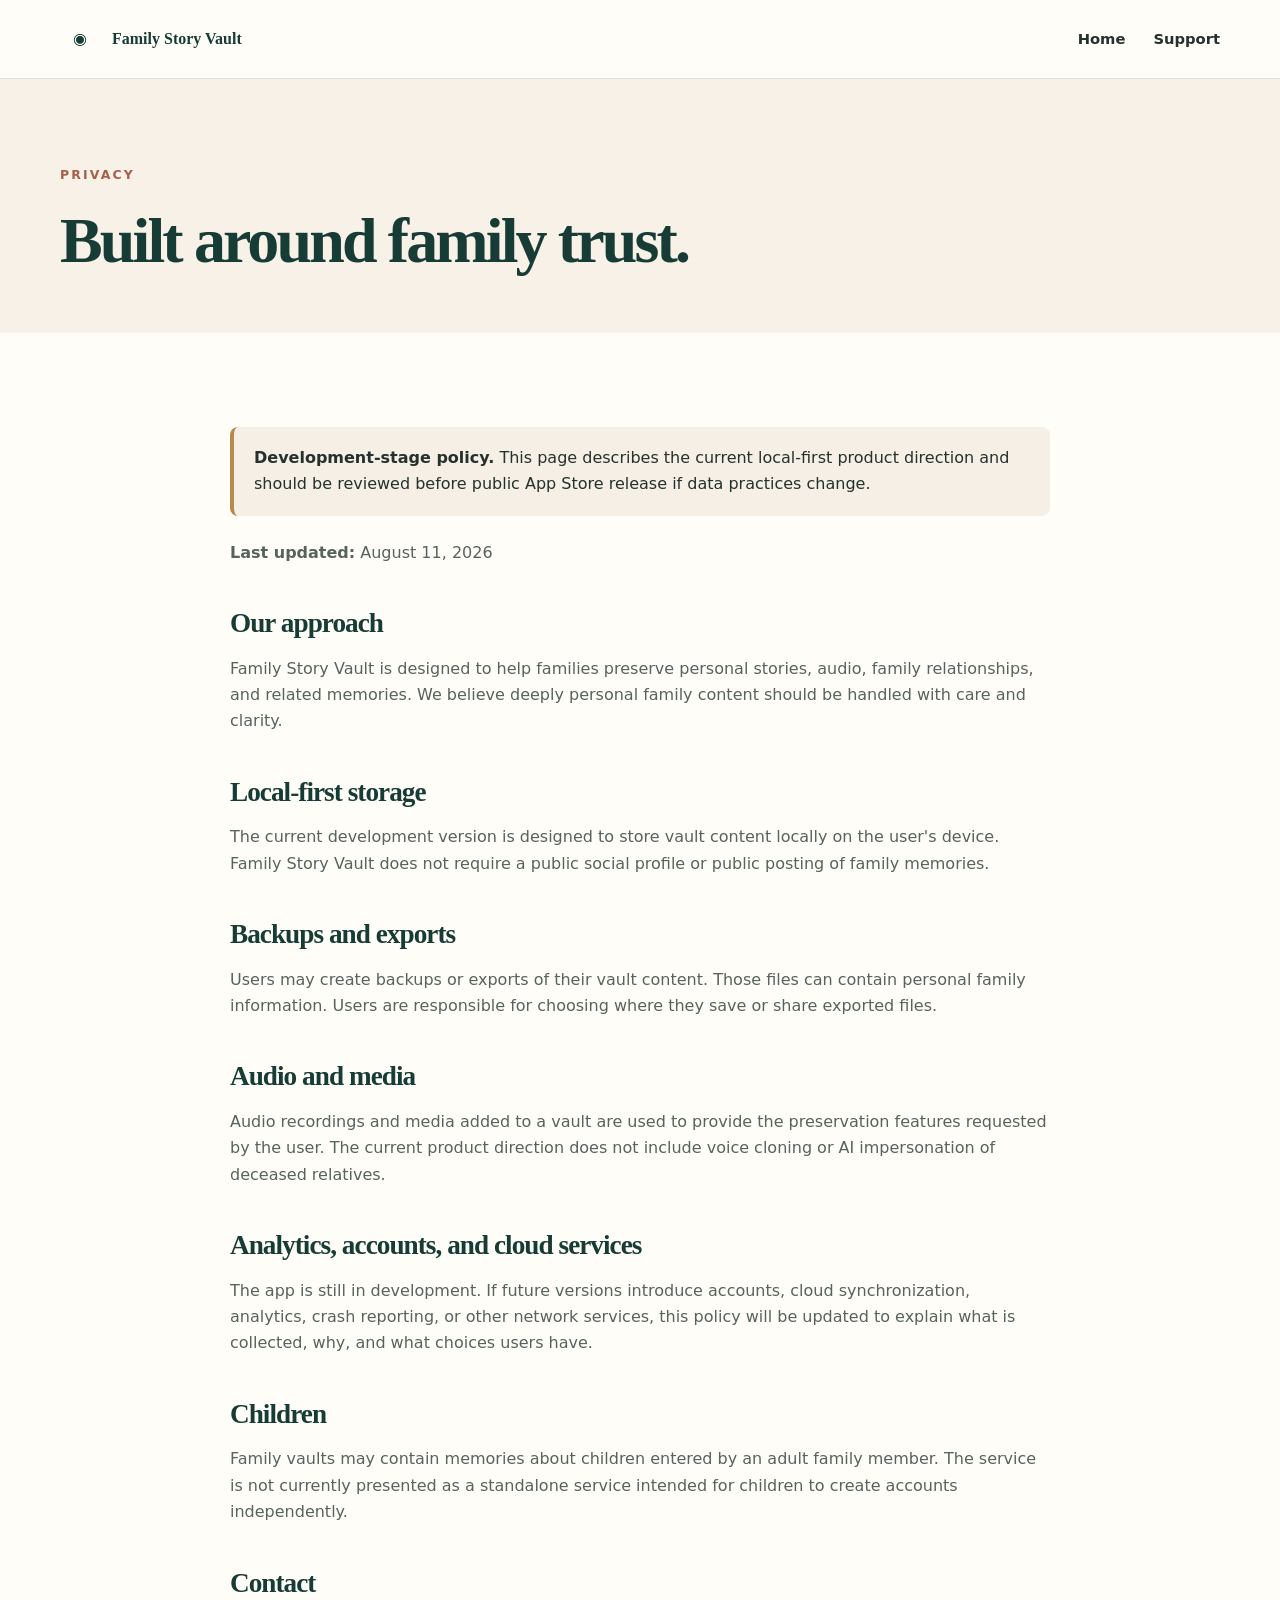
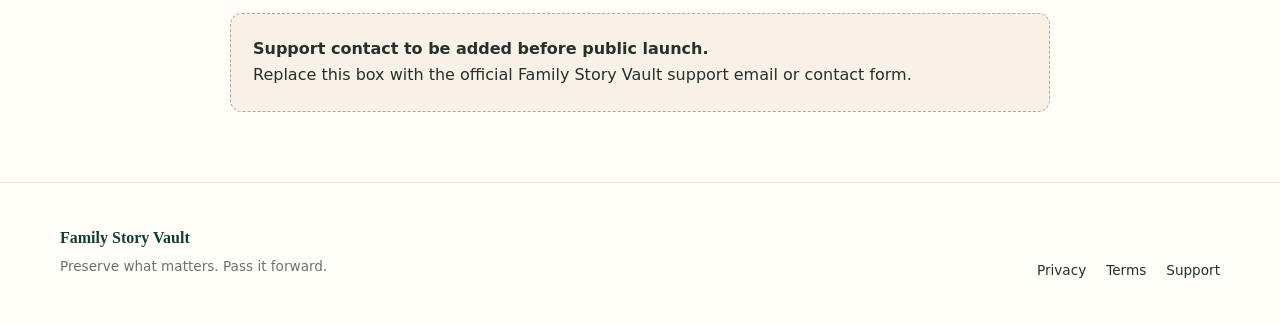
==== privacy.html @ fa2b9758 "Add files via upload" ====
<!doctype html><html lang="en"><head><meta charset="utf-8"><meta name="viewport" content="width=device-width,initial-scale=1"><title>Privacy — Family Story Vault</title><link rel="stylesheet" href="styles.css"></head><body><header class="site-header"><div class="shell nav-wrap"><a class="brand" href="index.html"><span class="brand-mark" aria-hidden="true">◉</span><span class="brand-text">Family Story Vault</span></a><nav class="site-nav open"><a href="index.html">Home</a><a href="support.html">Support</a></nav></div></header><section class="page-hero"><div class="shell"><p class="eyebrow">Privacy</p><h1>Built around family trust.</h1></div></section><main class="content-page"><div class="shell prose"><div class="notice"><strong>Development-stage policy.</strong> This page describes the current local-first product direction and should be reviewed before public App Store release if data practices change.</div><p><strong>Last updated:</strong> August 11, 2026</p><h2>Our approach</h2><p>Family Story Vault is designed to help families preserve personal stories, audio, family relationships, and related memories. We believe deeply personal family content should be handled with care and clarity.</p><h2>Local-first storage</h2><p>The current development version is designed to store vault content locally on the user's device. Family Story Vault does not require a public social profile or public posting of family memories.</p><h2>Backups and exports</h2><p>Users may create backups or exports of their vault content. Those files can contain personal family information. Users are responsible for choosing where they save or share exported files.</p><h2>Audio and media</h2><p>Audio recordings and media added to a vault are used to provide the preservation features requested by the user. The current product direction does not include voice cloning or AI impersonation of deceased relatives.</p><h2>Analytics, accounts, and cloud services</h2><p>The app is still in development. If future versions introduce accounts, cloud synchronization, analytics, crash reporting, or other network services, this policy will be updated to explain what is collected, why, and what choices users have.</p><h2>Children</h2><p>Family vaults may contain memories about children entered by an adult family member. The service is not currently presented as a standalone service intended for children to create accounts independently.</p><h2>Contact</h2><div class="placeholder-box"><strong>Support contact to be added before public launch.</strong><br>Replace this box with the official Family Story Vault support email or contact form.</div></div></main><footer><div class="shell footer-grid"><div><div class="footer-brand">Family Story Vault</div><p>Preserve what matters. Pass it forward.</p></div><div class="footer-links"><a href="privacy.html">Privacy</a><a href="terms.html">Terms</a><a href="support.html">Support</a></div></div></footer></body></html>
---- styles.css ----
:root{
  --ink:#173c35; --ink-2:#244b43; --cream:#f7f1e7; --paper:#fffdf8; --sand:#e9dcc8; --gold:#b9894c; --clay:#a76047; --muted:#6b746e; --line:rgba(23,60,53,.13); --shadow:0 24px 70px rgba(38,45,40,.13);
}
*{box-sizing:border-box}html{scroll-behavior:smooth}body{margin:0;background:var(--paper);color:#25312d;font-family:Inter,ui-sans-serif,system-ui,-apple-system,BlinkMacSystemFont,"Segoe UI",sans-serif;line-height:1.65}a{color:inherit;text-decoration:none}.shell{width:min(1160px,calc(100% - 40px));margin:auto}.narrow{max-width:800px}.center{text-align:center}h1,h2,h3,h4{font-family:Georgia,"Times New Roman",serif;color:var(--ink);line-height:1.16;margin:0}h1{font-size:clamp(2.6rem,5.7vw,5.25rem);letter-spacing:-.045em;max-width:850px}h2{font-size:clamp(2rem,4vw,3.65rem);letter-spacing:-.035em}h3{font-size:1.22rem}.eyebrow{margin:0 0 18px;text-transform:uppercase;letter-spacing:.17em;font-size:.78rem;font-weight:700;color:var(--clay)}.site-header{position:sticky;top:0;z-index:30;background:rgba(255,253,248,.88);backdrop-filter:blur(15px);border-bottom:1px solid var(--line)}.nav-wrap{height:78px;display:flex;align-items:center;justify-content:space-between}.brand{display:flex;align-items:center;gap:12px;font-weight:700;color:var(--ink)}.brand-mark{width:40px;height:40px;display:grid;place-items:center}.brand-mark svg{width:100%;height:100%}.brand-text{font-family:Georgia,"Times New Roman",serif;font-size:1rem}.site-nav{display:flex;gap:28px;align-items:center;font-size:.92rem;font-weight:600}.site-nav a{transition:.2s}.site-nav a:hover{color:var(--clay)}.nav-cta{background:var(--ink);color:white!important;padding:10px 15px;border-radius:999px}.menu-button{display:none;border:1px solid var(--line);background:white;padding:8px 12px;border-radius:10px}.hero{background:radial-gradient(circle at 77% 25%,rgba(185,137,76,.13),transparent 31%),linear-gradient(180deg,#fffdf8 0%,#f8f0e4 100%);overflow:hidden}.hero-grid{min-height:760px;padding:72px 0 88px;display:grid;grid-template-columns:1.12fr .88fr;align-items:center;gap:44px}.hero-lede{font-size:1.18rem;max-width:700px;color:#59645f;margin:28px 0}.hero-actions{display:flex;gap:12px;flex-wrap:wrap}.button{display:inline-flex;align-items:center;justify-content:center;padding:14px 20px;border-radius:12px;font-weight:700}.button-primary{background:var(--ink);color:white;box-shadow:0 12px 28px rgba(23,60,53,.18)}.button-secondary{border:1px solid rgba(23,60,53,.2);background:rgba(255,255,255,.55);color:var(--ink)}.trust-line{display:flex;gap:18px;flex-wrap:wrap;margin-top:28px;color:var(--muted);font-size:.84rem}.trust-line span:before{content:"✓";color:var(--gold);font-weight:700;margin-right:6px}.app-stage{position:relative;min-height:620px;display:grid;place-items:center}.phone{width:310px;background:#17211e;padding:10px;border-radius:42px;box-shadow:var(--shadow);transform:rotate(1.5deg)}.phone-top{height:34px;border-radius:32px 32px 0 0;background:#f9f4ea;color:#43504b;padding:8px 16px;font-size:.65rem;display:flex;justify-content:space-between}.phone-screen{background:#f9f4ea;min-height:540px;border-radius:0 0 32px 32px;padding:18px}.app-brand-row{display:flex;align-items:center;gap:8px;color:var(--ink);font-size:.78rem;font-weight:700}.tiny-mark{background:var(--ink);color:white;border-radius:8px;padding:5px}.screen-kicker{font-size:.55rem;letter-spacing:.17em;color:var(--clay);font-weight:700;margin:22px 0 5px}.phone h3{font-size:1.55rem}.story-tile{margin-top:18px;background:white;border:1px solid var(--line);border-radius:16px;padding:14px;display:flex;gap:12px;align-items:center}.story-icon{width:42px;height:42px;border-radius:12px;background:#e8ded0;color:var(--clay);display:grid;place-items:center;font-size:1.25rem}.story-tile strong,.story-tile span{display:block}.story-tile strong{font-size:.86rem;color:var(--ink)}.story-tile span{font-size:.65rem;color:var(--muted);margin-top:2px}.screen-row{display:flex;justify-content:space-between;margin:24px 2px 12px;font-size:.7rem;color:var(--ink)}.screen-row span{color:var(--clay)}.people-row{display:grid;grid-template-columns:repeat(4,1fr);text-align:center}.people-row div{display:flex;flex-direction:column;gap:5px;align-items:center}.avatar{width:43px;height:43px;border-radius:50%;display:grid;place-items:center;background:#d8c4aa;color:var(--ink);font-weight:700;font-size:.8rem}.avatar-plus{background:#edf0eb;border:1px dashed #9eaaa3}.people-row small{font-size:.58rem;color:var(--muted)}.mock-record{width:100%;margin-top:24px;border:0;background:var(--ink);color:white;border-radius:12px;padding:12px;font-weight:700}.memory-card{position:absolute;background:white;border:1px solid var(--line);border-radius:18px;box-shadow:0 18px 50px rgba(38,45,40,.12);padding:14px}.memory-card-a{width:180px;left:-8px;top:82px;transform:rotate(-6deg)}.mini-photo{height:96px;border-radius:10px;background:linear-gradient(135deg,#b5a17f,#705e49);margin-bottom:9px}.memory-card-a strong,.memory-card-a span{display:block}.memory-card-a strong{font-family:Georgia,"Times New Roman",serif;color:var(--ink);font-size:.82rem}.memory-card-a span{font-size:.64rem;color:var(--muted)}.memory-card-b{width:188px;right:-18px;bottom:80px;transform:rotate(5deg)}.quote-mark{font-family:Georgia,serif;font-size:2.4rem;color:var(--gold);line-height:.7}.memory-card-b p{font-family:Georgia,"Times New Roman",serif;font-size:.82rem;color:var(--ink);line-height:1.45}.memory-card-b small{color:var(--muted)}.statement-band{padding:95px 0;background:var(--ink);color:#dfe8e4}.statement-band h2{color:white}.statement-band .eyebrow{color:#d5b17f}.statement-band p:last-child{font-size:1.12rem}.section{padding:110px 0}.section-soft{background:#f4eee4}.section-heading{max-width:780px;margin-bottom:50px}.steps-grid{display:grid;grid-template-columns:repeat(4,1fr);gap:18px}.step-card{border-top:1px solid var(--line);padding:24px 4px}.step-number{font-weight:700;color:var(--gold);font-size:.8rem}.step-card h3{margin:18px 0 12px}.step-card p,.feature-card p,.feature-intro p,.privacy-copy p,.keepsake-copy p{color:#68716d}.feature-intro{display:grid;grid-template-columns:1.3fr .7fr;gap:60px;align-items:end;margin-bottom:52px}.feature-grid{display:grid;grid-template-columns:repeat(3,1fr);gap:16px}.feature-card{background:var(--paper);border:1px solid var(--line);padding:28px;border-radius:18px;min-height:235px}.feature-icon{width:42px;height:42px;border-radius:12px;background:#e9ddcc;color:var(--clay);display:grid;place-items:center;margin-bottom:22px;font-size:1.1rem}.feature-card h3{margin-bottom:10px}.privacy-section{overflow:hidden}.privacy-grid{display:grid;grid-template-columns:.9fr 1.1fr;gap:80px;align-items:center}.privacy-visual{min-height:450px;display:grid;place-items:center;background:radial-gradient(circle,#ede1cf 0 37%,transparent 38%)}.vault-rings{width:310px;height:310px;border-radius:50%;border:2px solid var(--gold);padding:22px;display:grid;place-items:center;box-shadow:0 0 0 18px #f2eadf,0 0 0 20px rgba(185,137,76,.35),0 0 0 42px #f7f1e7}.vault-door{width:100%;height:100%;border:1px solid rgba(23,60,53,.2);border-radius:50%;display:grid;place-items:center;text-align:center;font-family:Georgia,"Times New Roman",serif;color:var(--ink);font-size:1.35rem}.vault-door span{font-family:Inter,ui-sans-serif,system-ui,-apple-system,BlinkMacSystemFont,"Segoe UI",sans-serif;font-size:.65rem;letter-spacing:.18em}.privacy-copy h2{margin-bottom:20px}.check-list{list-style:none;padding:0;margin:26px 0}.check-list li{padding:8px 0}.check-list li:before{content:"✓";margin-right:10px;color:var(--gold);font-weight:700}.text-link{font-weight:700;color:var(--clay)}.keepsake-section{background:#173c35;color:white}.keepsake-grid{display:grid;grid-template-columns:.8fr 1.2fr;gap:70px;align-items:center}.keepsake-copy h2{color:white}.keepsake-copy p{color:#cbd8d3}.book-mock{display:flex;perspective:1000px;filter:drop-shadow(0 25px 30px rgba(0,0,0,.24))}.book-page{width:50%;min-height:360px;background:#f8f1e6;color:#3f4844;padding:34px}.left-page{border-radius:12px 0 0 12px;transform:rotateY(3deg);transform-origin:right}.right-page{border-radius:0 12px 12px 0;transform:rotateY(-3deg);transform-origin:left;border-left:1px solid #dccdb8}.page-label{font-size:.58rem;letter-spacing:.19em;color:var(--clay);font-weight:700}.book-photo{height:175px;background:linear-gradient(135deg,#c7aa82,#6e715d);margin:22px 0;border:7px solid white;box-shadow:0 8px 18px rgba(0,0,0,.08)}.book-page h4{font-size:1.16rem}.book-page p{font-size:.78rem;line-height:1.6}.book-lines{height:115px;background:repeating-linear-gradient(180deg,transparent 0 17px,rgba(23,60,53,.08) 18px)}.cta-section{padding:100px 0;background:#f7f1e7}.cta-card{text-align:center;background:#fffdf8;border:1px solid var(--line);padding:72px 30px;border-radius:24px;box-shadow:0 18px 55px rgba(38,45,40,.08)}.cta-card h2{max-width:820px;margin:0 auto 20px}.cta-card p{max-width:650px;margin:0 auto 28px;color:var(--muted)}.coming-badge{display:inline-flex;padding:11px 16px;border-radius:999px;background:var(--ink);color:white;font-weight:700}footer{border-top:1px solid var(--line);padding:42px 0;background:#fffdf8}.footer-grid{display:grid;grid-template-columns:1fr auto;gap:20px;align-items:end}.footer-brand{font-family:Georgia,"Times New Roman",serif;color:var(--ink);font-weight:700}.footer-grid p{margin:4px 0;color:var(--muted);font-size:.85rem}.footer-links{display:flex;gap:20px;font-size:.85rem}.copyright{grid-column:1/-1;border-top:1px solid var(--line);padding-top:20px;margin-top:10px!important}.reveal{opacity:0;transform:translateY(18px);transition:opacity .7s ease,transform .7s ease}.reveal.visible{opacity:1;transform:none}
.page-hero{padding:86px 0 55px;background:#f7f1e7}.page-hero h1{font-size:clamp(2.4rem,5vw,4.4rem)}.content-page{padding:70px 0}.prose{max-width:820px}.prose h2{font-size:1.7rem;margin:42px 0 14px}.prose h3{margin:28px 0 10px}.prose p,.prose li{color:#56635e}.notice{background:#f5efe5;border-left:4px solid var(--gold);padding:18px 20px;border-radius:8px;margin:24px 0}.placeholder-box{padding:22px;background:#f7f1e7;border:1px dashed #b9a990;border-radius:12px}
@media(max-width:900px){.hero-grid,.privacy-grid,.keepsake-grid{grid-template-columns:1fr}.hero-grid{padding-top:52px}.app-stage{min-height:610px}.steps-grid{grid-template-columns:repeat(2,1fr)}.feature-grid{grid-template-columns:repeat(2,1fr)}.feature-intro{grid-template-columns:1fr;gap:16px}.privacy-grid{gap:30px}.privacy-visual{order:2}.keepsake-grid{gap:40px}.footer-grid{grid-template-columns:1fr}.footer-links{justify-self:start}}@media(max-width:680px){.shell{width:min(100% - 28px,1160px)}.site-nav{display:none;position:absolute;left:14px;right:14px;top:70px;background:#fffdf8;border:1px solid var(--line);border-radius:14px;padding:14px;flex-direction:column;align-items:stretch;box-shadow:var(--shadow)}.site-nav.open{display:flex}.menu-button{display:block}.hero-grid{min-height:auto;padding-bottom:60px}.hero-lede{font-size:1.04rem}.app-stage{min-height:520px;transform:scale(.88);margin:-25px -20px}.memory-card-a{left:-30px}.memory-card-b{right:-30px}.section{padding:78px 0}.steps-grid,.feature-grid{grid-template-columns:1fr}.feature-card{min-height:auto}.privacy-visual{min-height:380px}.vault-rings{width:250px;height:250px}.book-page{padding:20px;min-height:310px}.book-photo{height:130px}.cta-card{padding:52px 20px}.brand-text{font-size:.88rem}}
@media(prefers-reduced-motion:reduce){html{scroll-behavior:auto}.reveal{opacity:1;transform:none;transition:none}}
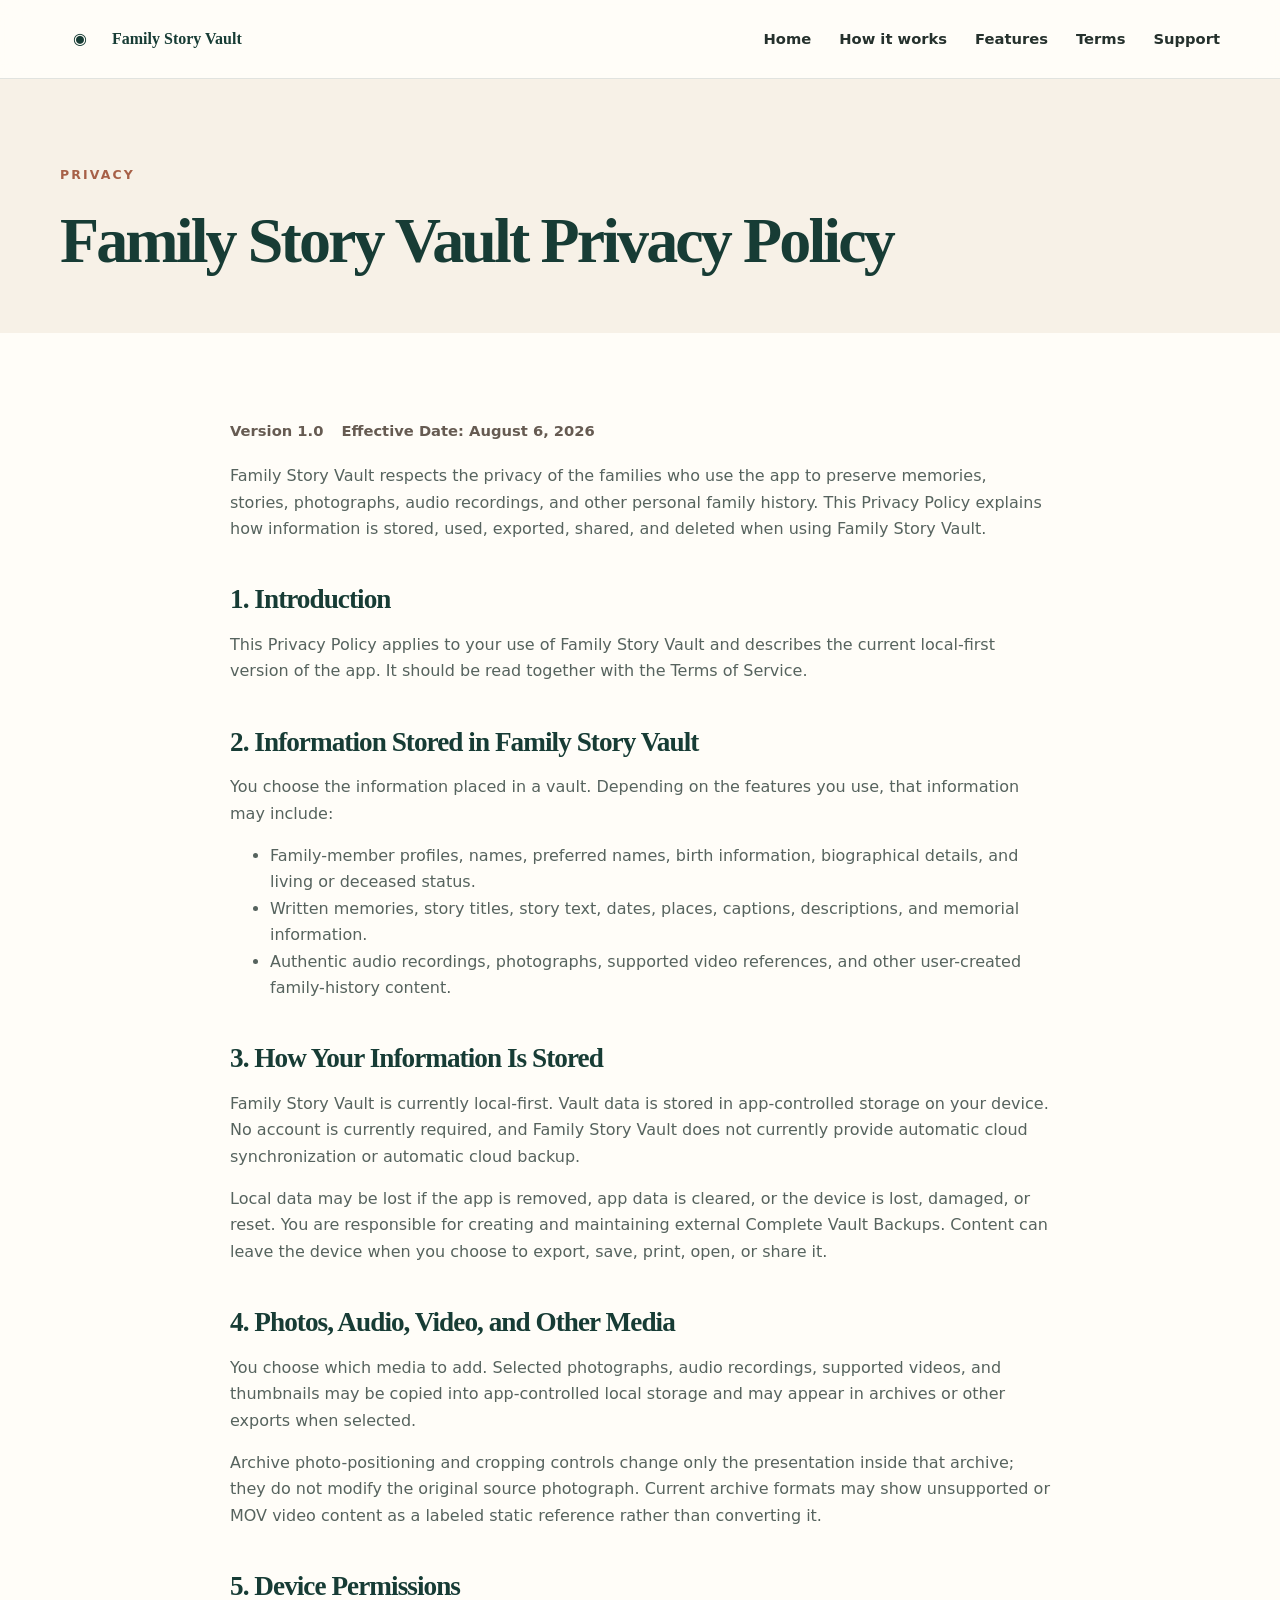
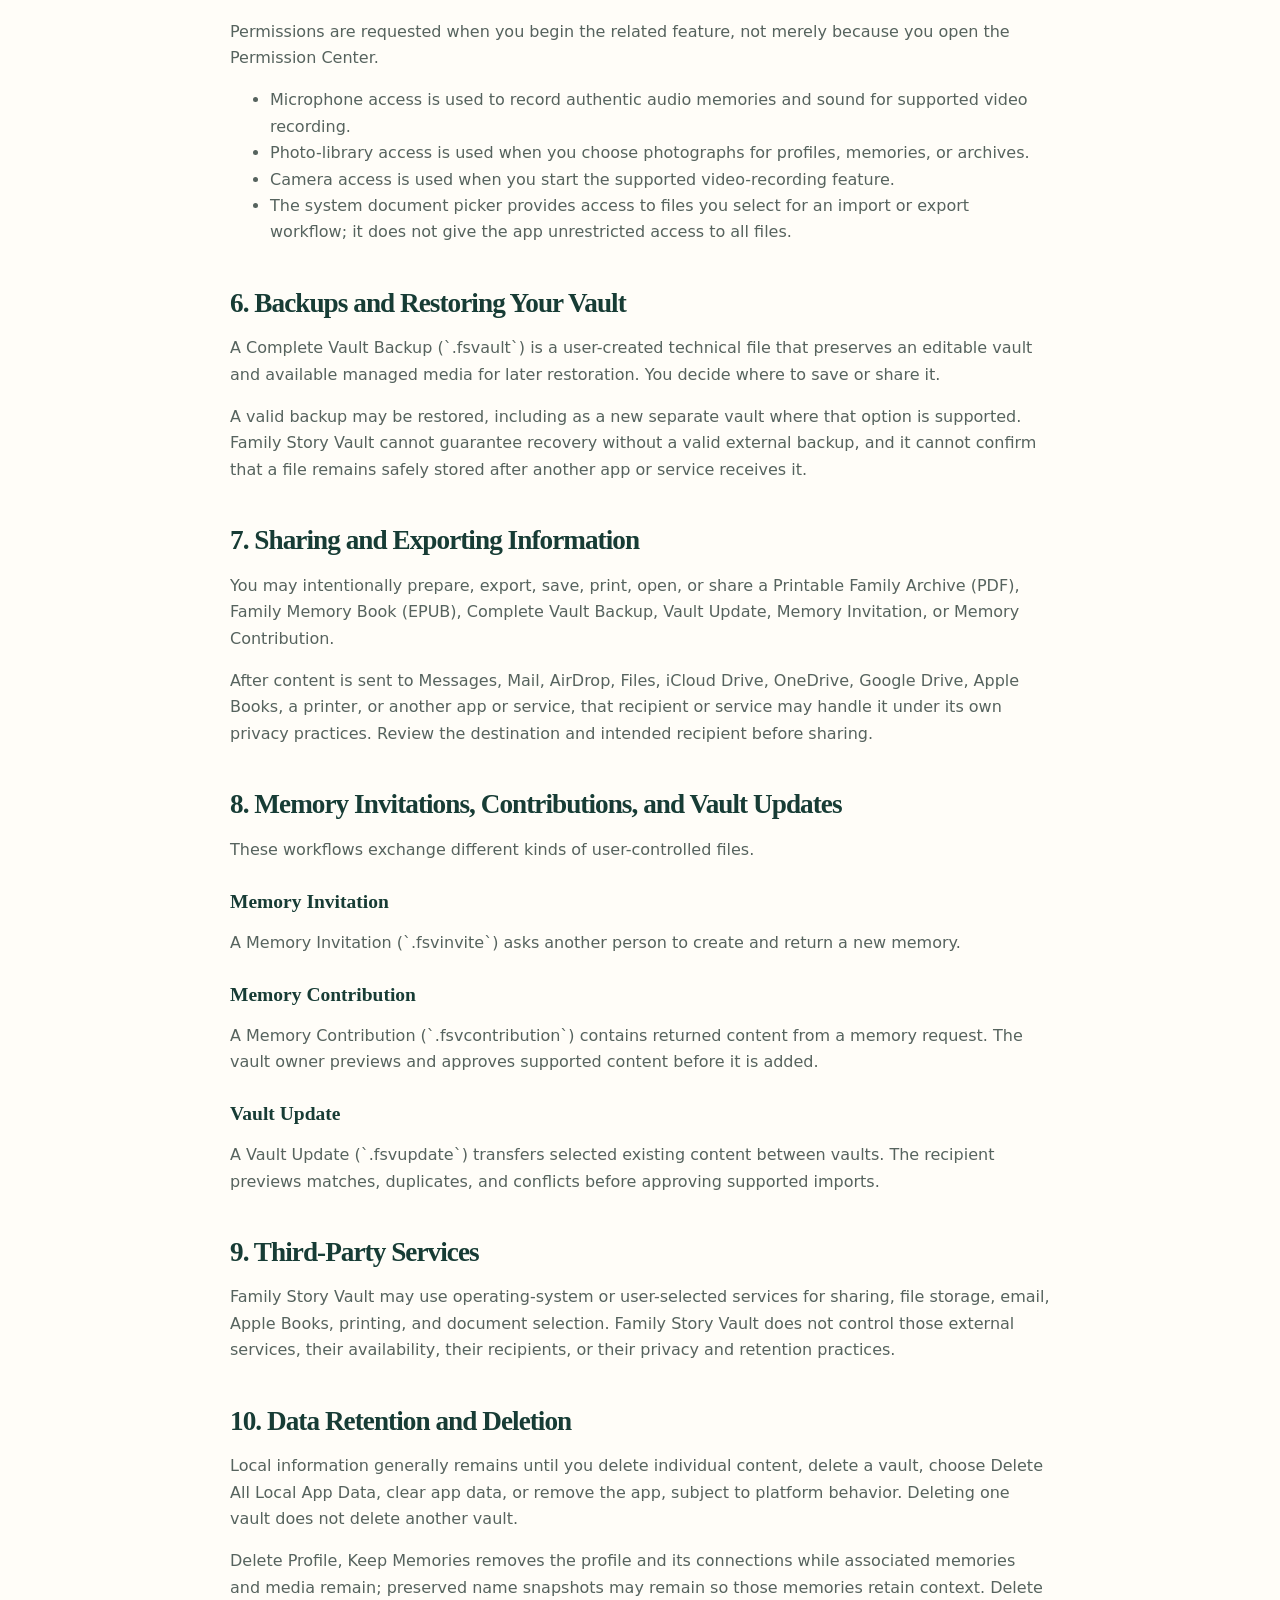
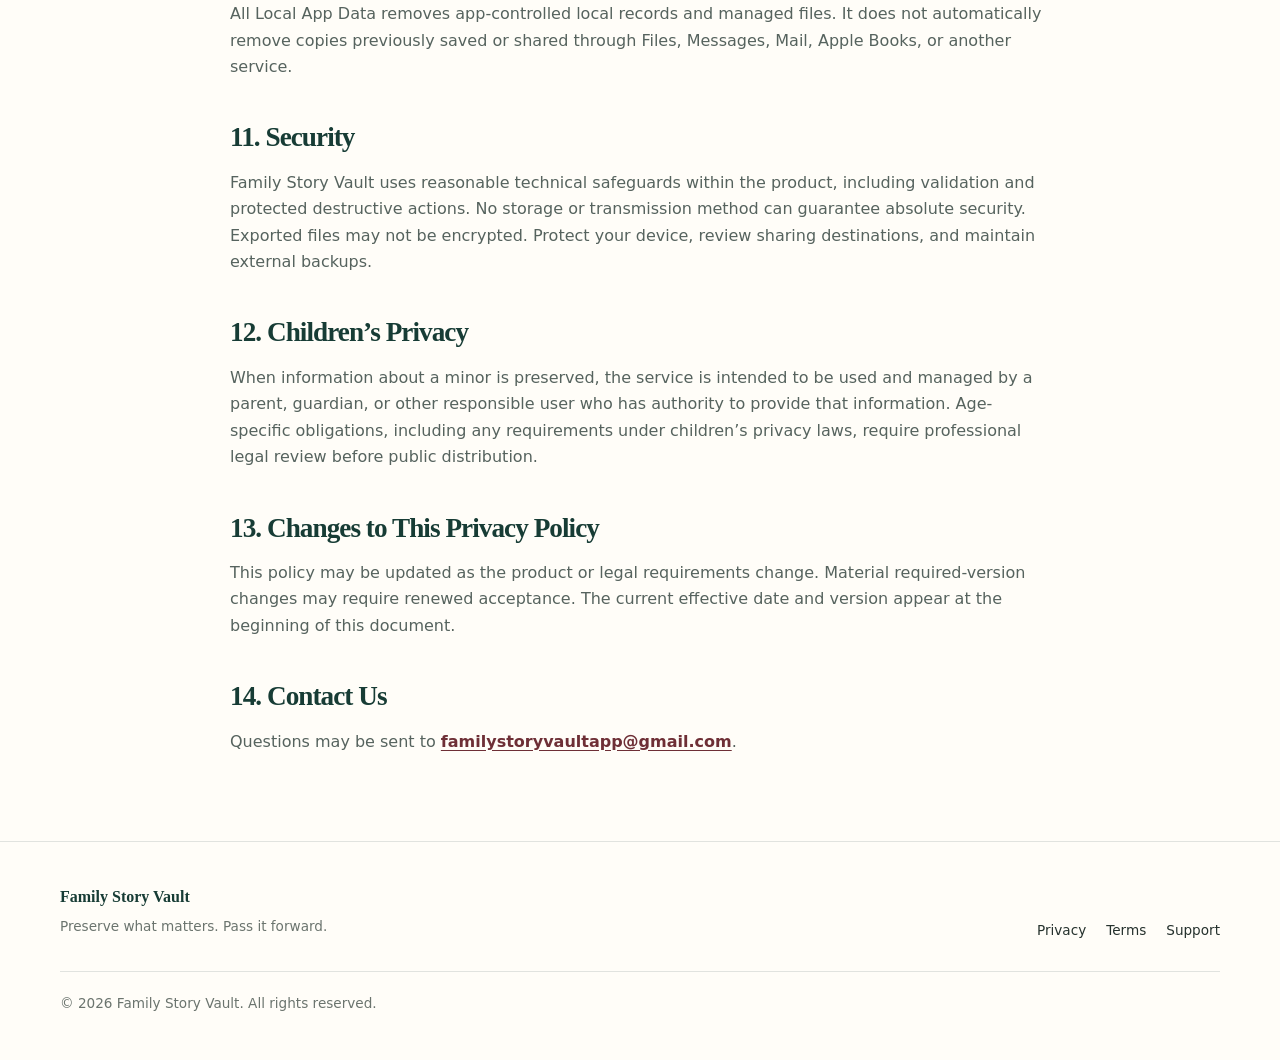
==== commit f45a5171: "Update Family Story Vault website" ====
--- a/privacy.html
+++ b/privacy.html
@@ -1 +1,25 @@
-<!doctype html><html lang="en"><head><meta charset="utf-8"><meta name="viewport" content="width=device-width,initial-scale=1"><title>Privacy — Family Story Vault</title><link rel="stylesheet" href="styles.css"></head><body><header class="site-header"><div class="shell nav-wrap"><a class="brand" href="index.html"><span class="brand-mark" aria-hidden="true">◉</span><span class="brand-text">Family Story Vault</span></a><nav class="site-nav open"><a href="index.html">Home</a><a href="support.html">Support</a></nav></div></header><section class="page-hero"><div class="shell"><p class="eyebrow">Privacy</p><h1>Built around family trust.</h1></div></section><main class="content-page"><div class="shell prose"><div class="notice"><strong>Development-stage policy.</strong> This page describes the current local-first product direction and should be reviewed before public App Store release if data practices change.</div><p><strong>Last updated:</strong> August 11, 2026</p><h2>Our approach</h2><p>Family Story Vault is designed to help families preserve personal stories, audio, family relationships, and related memories. We believe deeply personal family content should be handled with care and clarity.</p><h2>Local-first storage</h2><p>The current development version is designed to store vault content locally on the user's device. Family Story Vault does not require a public social profile or public posting of family memories.</p><h2>Backups and exports</h2><p>Users may create backups or exports of their vault content. Those files can contain personal family information. Users are responsible for choosing where they save or share exported files.</p><h2>Audio and media</h2><p>Audio recordings and media added to a vault are used to provide the preservation features requested by the user. The current product direction does not include voice cloning or AI impersonation of deceased relatives.</p><h2>Analytics, accounts, and cloud services</h2><p>The app is still in development. If future versions introduce accounts, cloud synchronization, analytics, crash reporting, or other network services, this policy will be updated to explain what is collected, why, and what choices users have.</p><h2>Children</h2><p>Family vaults may contain memories about children entered by an adult family member. The service is not currently presented as a standalone service intended for children to create accounts independently.</p><h2>Contact</h2><div class="placeholder-box"><strong>Support contact to be added before public launch.</strong><br>Replace this box with the official Family Story Vault support email or contact form.</div></div></main><footer><div class="shell footer-grid"><div><div class="footer-brand">Family Story Vault</div><p>Preserve what matters. Pass it forward.</p></div><div class="footer-links"><a href="privacy.html">Privacy</a><a href="terms.html">Terms</a><a href="support.html">Support</a></div></div></footer></body></html>
+<!doctype html>
+<html lang="en">
+<head><meta charset="utf-8"><meta name="viewport" content="width=device-width,initial-scale=1"><meta name="description" content="Family Story Vault Privacy Policy."><title>Privacy Policy — Family Story Vault</title><link rel="stylesheet" href="styles.css"></head>
+<body>
+<header class="site-header"><div class="shell nav-wrap"><a class="brand" href="index.html"><span class="brand-mark" aria-hidden="true">◉</span><span class="brand-text">Family Story Vault</span></a><button class="menu-button" aria-expanded="false" aria-controls="site-nav">Menu</button><nav id="site-nav" class="site-nav" aria-label="Primary navigation"><a href="index.html">Home</a><a href="index.html#how">How it works</a><a href="index.html#features">Features</a><a href="terms.html">Terms</a><a href="support.html">Support</a></nav></div></header>
+<section class="page-hero"><div class="shell"><p class="eyebrow">Privacy</p><h1>Family Story Vault Privacy Policy</h1></div></section>
+<main class="content-page"><article class="shell prose"><div class="document-meta"><strong>Version 1.0</strong><strong>Effective Date: August 6, 2026</strong></div>
+<p>Family Story Vault respects the privacy of the families who use the app to preserve memories, stories, photographs, audio recordings, and other personal family history. This Privacy Policy explains how information is stored, used, exported, shared, and deleted when using Family Story Vault.</p>
+<h2>1. Introduction</h2><p>This Privacy Policy applies to your use of Family Story Vault and describes the current local-first version of the app. It should be read together with the Terms of Service.</p>
+<h2>2. Information Stored in Family Story Vault</h2><p>You choose the information placed in a vault. Depending on the features you use, that information may include:</p><ul><li>Family-member profiles, names, preferred names, birth information, biographical details, and living or deceased status.</li><li>Written memories, story titles, story text, dates, places, captions, descriptions, and memorial information.</li><li>Authentic audio recordings, photographs, supported video references, and other user-created family-history content.</li></ul>
+<h2>3. How Your Information Is Stored</h2><p>Family Story Vault is currently local-first. Vault data is stored in app-controlled storage on your device. No account is currently required, and Family Story Vault does not currently provide automatic cloud synchronization or automatic cloud backup.</p><p>Local data may be lost if the app is removed, app data is cleared, or the device is lost, damaged, or reset. You are responsible for creating and maintaining external Complete Vault Backups. Content can leave the device when you choose to export, save, print, open, or share it.</p>
+<h2>4. Photos, Audio, Video, and Other Media</h2><p>You choose which media to add. Selected photographs, audio recordings, supported videos, and thumbnails may be copied into app-controlled local storage and may appear in archives or other exports when selected.</p><p>Archive photo-positioning and cropping controls change only the presentation inside that archive; they do not modify the original source photograph. Current archive formats may show unsupported or MOV video content as a labeled static reference rather than converting it.</p>
+<h2>5. Device Permissions</h2><p>Permissions are requested when you begin the related feature, not merely because you open the Permission Center.</p><ul><li>Microphone access is used to record authentic audio memories and sound for supported video recording.</li><li>Photo-library access is used when you choose photographs for profiles, memories, or archives.</li><li>Camera access is used when you start the supported video-recording feature.</li><li>The system document picker provides access to files you select for an import or export workflow; it does not give the app unrestricted access to all files.</li></ul>
+<h2>6. Backups and Restoring Your Vault</h2><p>A Complete Vault Backup (`.fsvault`) is a user-created technical file that preserves an editable vault and available managed media for later restoration. You decide where to save or share it.</p><p>A valid backup may be restored, including as a new separate vault where that option is supported. Family Story Vault cannot guarantee recovery without a valid external backup, and it cannot confirm that a file remains safely stored after another app or service receives it.</p>
+<h2>7. Sharing and Exporting Information</h2><p>You may intentionally prepare, export, save, print, open, or share a Printable Family Archive (PDF), Family Memory Book (EPUB), Complete Vault Backup, Vault Update, Memory Invitation, or Memory Contribution.</p><p>After content is sent to Messages, Mail, AirDrop, Files, iCloud Drive, OneDrive, Google Drive, Apple Books, a printer, or another app or service, that recipient or service may handle it under its own privacy practices. Review the destination and intended recipient before sharing.</p>
+<h2>8. Memory Invitations, Contributions, and Vault Updates</h2><p>These workflows exchange different kinds of user-controlled files.</p><h3>Memory Invitation</h3><p>A Memory Invitation (`.fsvinvite`) asks another person to create and return a new memory.</p><h3>Memory Contribution</h3><p>A Memory Contribution (`.fsvcontribution`) contains returned content from a memory request. The vault owner previews and approves supported content before it is added.</p><h3>Vault Update</h3><p>A Vault Update (`.fsvupdate`) transfers selected existing content between vaults. The recipient previews matches, duplicates, and conflicts before approving supported imports.</p>
+<h2>9. Third-Party Services</h2><p>Family Story Vault may use operating-system or user-selected services for sharing, file storage, email, Apple Books, printing, and document selection. Family Story Vault does not control those external services, their availability, their recipients, or their privacy and retention practices.</p>
+<h2>10. Data Retention and Deletion</h2><p>Local information generally remains until you delete individual content, delete a vault, choose Delete All Local App Data, clear app data, or remove the app, subject to platform behavior. Deleting one vault does not delete another vault.</p><p>Delete Profile, Keep Memories removes the profile and its connections while associated memories and media remain; preserved name snapshots may remain so those memories retain context. Delete All Local App Data removes app-controlled local records and managed files. It does not automatically remove copies previously saved or shared through Files, Messages, Mail, Apple Books, or another service.</p>
+<h2>11. Security</h2><p>Family Story Vault uses reasonable technical safeguards within the product, including validation and protected destructive actions. No storage or transmission method can guarantee absolute security. Exported files may not be encrypted. Protect your device, review sharing destinations, and maintain external backups.</p>
+<h2>12. Children’s Privacy</h2><p>When information about a minor is preserved, the service is intended to be used and managed by a parent, guardian, or other responsible user who has authority to provide that information. Age-specific obligations, including any requirements under children’s privacy laws, require professional legal review before public distribution.</p>
+<h2>13. Changes to This Privacy Policy</h2><p>This policy may be updated as the product or legal requirements change. Material required-version changes may require renewed acceptance. The current effective date and version appear at the beginning of this document.</p>
+<h2>14. Contact Us</h2><p>Questions may be sent to <a class="support-email" href="mailto:familystoryvaultapp@gmail.com">familystoryvaultapp@gmail.com</a>.</p>
+</article></main>
+<footer><div class="shell footer-grid"><div><div class="footer-brand">Family Story Vault</div><p>Preserve what matters. Pass it forward.</p></div><div class="footer-links"><a href="privacy.html">Privacy</a><a href="terms.html">Terms</a><a href="support.html">Support</a></div><p class="copyright">© <span id="year"></span> Family Story Vault. All rights reserved.</p></div></footer><script src="script.js"></script>
+</body></html>
--- a/styles.css
+++ b/styles.css
@@ -2,6 +2,11 @@
   --ink:#173c35; --ink-2:#244b43; --cream:#f7f1e7; --paper:#fffdf8; --sand:#e9dcc8; --gold:#b9894c; --clay:#a76047; --muted:#6b746e; --line:rgba(23,60,53,.13); --shadow:0 24px 70px rgba(38,45,40,.13);
 }
 *{box-sizing:border-box}html{scroll-behavior:smooth}body{margin:0;background:var(--paper);color:#25312d;font-family:Inter,ui-sans-serif,system-ui,-apple-system,BlinkMacSystemFont,"Segoe UI",sans-serif;line-height:1.65}a{color:inherit;text-decoration:none}.shell{width:min(1160px,calc(100% - 40px));margin:auto}.narrow{max-width:800px}.center{text-align:center}h1,h2,h3,h4{font-family:Georgia,"Times New Roman",serif;color:var(--ink);line-height:1.16;margin:0}h1{font-size:clamp(2.6rem,5.7vw,5.25rem);letter-spacing:-.045em;max-width:850px}h2{font-size:clamp(2rem,4vw,3.65rem);letter-spacing:-.035em}h3{font-size:1.22rem}.eyebrow{margin:0 0 18px;text-transform:uppercase;letter-spacing:.17em;font-size:.78rem;font-weight:700;color:var(--clay)}.site-header{position:sticky;top:0;z-index:30;background:rgba(255,253,248,.88);backdrop-filter:blur(15px);border-bottom:1px solid var(--line)}.nav-wrap{height:78px;display:flex;align-items:center;justify-content:space-between}.brand{display:flex;align-items:center;gap:12px;font-weight:700;color:var(--ink)}.brand-mark{width:40px;height:40px;display:grid;place-items:center}.brand-mark svg{width:100%;height:100%}.brand-text{font-family:Georgia,"Times New Roman",serif;font-size:1rem}.site-nav{display:flex;gap:28px;align-items:center;font-size:.92rem;font-weight:600}.site-nav a{transition:.2s}.site-nav a:hover{color:var(--clay)}.nav-cta{background:var(--ink);color:white!important;padding:10px 15px;border-radius:999px}.menu-button{display:none;border:1px solid var(--line);background:white;padding:8px 12px;border-radius:10px}.hero{background:radial-gradient(circle at 77% 25%,rgba(185,137,76,.13),transparent 31%),linear-gradient(180deg,#fffdf8 0%,#f8f0e4 100%);overflow:hidden}.hero-grid{min-height:760px;padding:72px 0 88px;display:grid;grid-template-columns:1.12fr .88fr;align-items:center;gap:44px}.hero-lede{font-size:1.18rem;max-width:700px;color:#59645f;margin:28px 0}.hero-actions{display:flex;gap:12px;flex-wrap:wrap}.button{display:inline-flex;align-items:center;justify-content:center;padding:14px 20px;border-radius:12px;font-weight:700}.button-primary{background:var(--ink);color:white;box-shadow:0 12px 28px rgba(23,60,53,.18)}.button-secondary{border:1px solid rgba(23,60,53,.2);background:rgba(255,255,255,.55);color:var(--ink)}.trust-line{display:flex;gap:18px;flex-wrap:wrap;margin-top:28px;color:var(--muted);font-size:.84rem}.trust-line span:before{content:"✓";color:var(--gold);font-weight:700;margin-right:6px}.app-stage{position:relative;min-height:620px;display:grid;place-items:center}.phone{width:310px;background:#17211e;padding:10px;border-radius:42px;box-shadow:var(--shadow);transform:rotate(1.5deg)}.phone-top{height:34px;border-radius:32px 32px 0 0;background:#f9f4ea;color:#43504b;padding:8px 16px;font-size:.65rem;display:flex;justify-content:space-between}.phone-screen{background:#f9f4ea;min-height:540px;border-radius:0 0 32px 32px;padding:18px}.app-brand-row{display:flex;align-items:center;gap:8px;color:var(--ink);font-size:.78rem;font-weight:700}.tiny-mark{background:var(--ink);color:white;border-radius:8px;padding:5px}.screen-kicker{font-size:.55rem;letter-spacing:.17em;color:var(--clay);font-weight:700;margin:22px 0 5px}.phone h3{font-size:1.55rem}.story-tile{margin-top:18px;background:white;border:1px solid var(--line);border-radius:16px;padding:14px;display:flex;gap:12px;align-items:center}.story-icon{width:42px;height:42px;border-radius:12px;background:#e8ded0;color:var(--clay);display:grid;place-items:center;font-size:1.25rem}.story-tile strong,.story-tile span{display:block}.story-tile strong{font-size:.86rem;color:var(--ink)}.story-tile span{font-size:.65rem;color:var(--muted);margin-top:2px}.screen-row{display:flex;justify-content:space-between;margin:24px 2px 12px;font-size:.7rem;color:var(--ink)}.screen-row span{color:var(--clay)}.people-row{display:grid;grid-template-columns:repeat(4,1fr);text-align:center}.people-row div{display:flex;flex-direction:column;gap:5px;align-items:center}.avatar{width:43px;height:43px;border-radius:50%;display:grid;place-items:center;background:#d8c4aa;color:var(--ink);font-weight:700;font-size:.8rem}.avatar-plus{background:#edf0eb;border:1px dashed #9eaaa3}.people-row small{font-size:.58rem;color:var(--muted)}.mock-record{width:100%;margin-top:24px;border:0;background:var(--ink);color:white;border-radius:12px;padding:12px;font-weight:700}.memory-card{position:absolute;background:white;border:1px solid var(--line);border-radius:18px;box-shadow:0 18px 50px rgba(38,45,40,.12);padding:14px}.memory-card-a{width:180px;left:-8px;top:82px;transform:rotate(-6deg)}.mini-photo{height:96px;border-radius:10px;background:linear-gradient(135deg,#b5a17f,#705e49);margin-bottom:9px}.memory-card-a strong,.memory-card-a span{display:block}.memory-card-a strong{font-family:Georgia,"Times New Roman",serif;color:var(--ink);font-size:.82rem}.memory-card-a span{font-size:.64rem;color:var(--muted)}.memory-card-b{width:188px;right:-18px;bottom:80px;transform:rotate(5deg)}.quote-mark{font-family:Georgia,serif;font-size:2.4rem;color:var(--gold);line-height:.7}.memory-card-b p{font-family:Georgia,"Times New Roman",serif;font-size:.82rem;color:var(--ink);line-height:1.45}.memory-card-b small{color:var(--muted)}.statement-band{padding:95px 0;background:var(--ink);color:#dfe8e4}.statement-band h2{color:white}.statement-band .eyebrow{color:#d5b17f}.statement-band p:last-child{font-size:1.12rem}.section{padding:110px 0}.section-soft{background:#f4eee4}.section-heading{max-width:780px;margin-bottom:50px}.steps-grid{display:grid;grid-template-columns:repeat(4,1fr);gap:18px}.step-card{border-top:1px solid var(--line);padding:24px 4px}.step-number{font-weight:700;color:var(--gold);font-size:.8rem}.step-card h3{margin:18px 0 12px}.step-card p,.feature-card p,.feature-intro p,.privacy-copy p,.keepsake-copy p{color:#68716d}.feature-intro{display:grid;grid-template-columns:1.3fr .7fr;gap:60px;align-items:end;margin-bottom:52px}.feature-grid{display:grid;grid-template-columns:repeat(3,1fr);gap:16px}.feature-card{background:var(--paper);border:1px solid var(--line);padding:28px;border-radius:18px;min-height:235px}.feature-icon{width:42px;height:42px;border-radius:12px;background:#e9ddcc;color:var(--clay);display:grid;place-items:center;margin-bottom:22px;font-size:1.1rem}.feature-card h3{margin-bottom:10px}.privacy-section{overflow:hidden}.privacy-grid{display:grid;grid-template-columns:.9fr 1.1fr;gap:80px;align-items:center}.privacy-visual{min-height:450px;display:grid;place-items:center;background:radial-gradient(circle,#ede1cf 0 37%,transparent 38%)}.vault-rings{width:310px;height:310px;border-radius:50%;border:2px solid var(--gold);padding:22px;display:grid;place-items:center;box-shadow:0 0 0 18px #f2eadf,0 0 0 20px rgba(185,137,76,.35),0 0 0 42px #f7f1e7}.vault-door{width:100%;height:100%;border:1px solid rgba(23,60,53,.2);border-radius:50%;display:grid;place-items:center;text-align:center;font-family:Georgia,"Times New Roman",serif;color:var(--ink);font-size:1.35rem}.vault-door span{font-family:Inter,ui-sans-serif,system-ui,-apple-system,BlinkMacSystemFont,"Segoe UI",sans-serif;font-size:.65rem;letter-spacing:.18em}.privacy-copy h2{margin-bottom:20px}.check-list{list-style:none;padding:0;margin:26px 0}.check-list li{padding:8px 0}.check-list li:before{content:"✓";margin-right:10px;color:var(--gold);font-weight:700}.text-link{font-weight:700;color:var(--clay)}.keepsake-section{background:#173c35;color:white}.keepsake-grid{display:grid;grid-template-columns:.8fr 1.2fr;gap:70px;align-items:center}.keepsake-copy h2{color:white}.keepsake-copy p{color:#cbd8d3}.book-mock{display:flex;perspective:1000px;filter:drop-shadow(0 25px 30px rgba(0,0,0,.24))}.book-page{width:50%;min-height:360px;background:#f8f1e6;color:#3f4844;padding:34px}.left-page{border-radius:12px 0 0 12px;transform:rotateY(3deg);transform-origin:right}.right-page{border-radius:0 12px 12px 0;transform:rotateY(-3deg);transform-origin:left;border-left:1px solid #dccdb8}.page-label{font-size:.58rem;letter-spacing:.19em;color:var(--clay);font-weight:700}.book-photo{height:175px;background:linear-gradient(135deg,#c7aa82,#6e715d);margin:22px 0;border:7px solid white;box-shadow:0 8px 18px rgba(0,0,0,.08)}.book-page h4{font-size:1.16rem}.book-page p{font-size:.78rem;line-height:1.6}.book-lines{height:115px;background:repeating-linear-gradient(180deg,transparent 0 17px,rgba(23,60,53,.08) 18px)}.cta-section{padding:100px 0;background:#f7f1e7}.cta-card{text-align:center;background:#fffdf8;border:1px solid var(--line);padding:72px 30px;border-radius:24px;box-shadow:0 18px 55px rgba(38,45,40,.08)}.cta-card h2{max-width:820px;margin:0 auto 20px}.cta-card p{max-width:650px;margin:0 auto 28px;color:var(--muted)}.coming-badge{display:inline-flex;padding:11px 16px;border-radius:999px;background:var(--ink);color:white;font-weight:700}footer{border-top:1px solid var(--line);padding:42px 0;background:#fffdf8}.footer-grid{display:grid;grid-template-columns:1fr auto;gap:20px;align-items:end}.footer-brand{font-family:Georgia,"Times New Roman",serif;color:var(--ink);font-weight:700}.footer-grid p{margin:4px 0;color:var(--muted);font-size:.85rem}.footer-links{display:flex;gap:20px;font-size:.85rem}.copyright{grid-column:1/-1;border-top:1px solid var(--line);padding-top:20px;margin-top:10px!important}.reveal{opacity:0;transform:translateY(18px);transition:opacity .7s ease,transform .7s ease}.reveal.visible{opacity:1;transform:none}
-.page-hero{padding:86px 0 55px;background:#f7f1e7}.page-hero h1{font-size:clamp(2.4rem,5vw,4.4rem)}.content-page{padding:70px 0}.prose{max-width:820px}.prose h2{font-size:1.7rem;margin:42px 0 14px}.prose h3{margin:28px 0 10px}.prose p,.prose li{color:#56635e}.notice{background:#f5efe5;border-left:4px solid var(--gold);padding:18px 20px;border-radius:8px;margin:24px 0}.placeholder-box{padding:22px;background:#f7f1e7;border:1px dashed #b9a990;border-radius:12px}
+.page-hero{padding:86px 0 55px;background:#f7f1e7}.page-hero h1{font-size:clamp(2.4rem,5vw,4.4rem)}.content-page{padding:70px 0}.prose{max-width:820px}.prose h2{font-size:1.7rem;margin:42px 0 14px}.prose h3{margin:28px 0 10px}.prose p,.prose li{color:#56635e}
 @media(max-width:900px){.hero-grid,.privacy-grid,.keepsake-grid{grid-template-columns:1fr}.hero-grid{padding-top:52px}.app-stage{min-height:610px}.steps-grid{grid-template-columns:repeat(2,1fr)}.feature-grid{grid-template-columns:repeat(2,1fr)}.feature-intro{grid-template-columns:1fr;gap:16px}.privacy-grid{gap:30px}.privacy-visual{order:2}.keepsake-grid{gap:40px}.footer-grid{grid-template-columns:1fr}.footer-links{justify-self:start}}@media(max-width:680px){.shell{width:min(100% - 28px,1160px)}.site-nav{display:none;position:absolute;left:14px;right:14px;top:70px;background:#fffdf8;border:1px solid var(--line);border-radius:14px;padding:14px;flex-direction:column;align-items:stretch;box-shadow:var(--shadow)}.site-nav.open{display:flex}.menu-button{display:block}.hero-grid{min-height:auto;padding-bottom:60px}.hero-lede{font-size:1.04rem}.app-stage{min-height:520px;transform:scale(.88);margin:-25px -20px}.memory-card-a{left:-30px}.memory-card-b{right:-30px}.section{padding:78px 0}.steps-grid,.feature-grid{grid-template-columns:1fr}.feature-card{min-height:auto}.privacy-visual{min-height:380px}.vault-rings{width:250px;height:250px}.book-page{padding:20px;min-height:310px}.book-photo{height:130px}.cta-card{padding:52px 20px}.brand-text{font-size:.88rem}}
 @media(prefers-reduced-motion:reduce){html{scroll-behavior:auto}.reveal{opacity:1;transform:none;transition:none}}
+
+/* Family Story Vault app preview and public information pages */
+.phone-screen{background:#f7f1e7;min-height:560px;padding:18px 16px 64px;position:relative;overflow:hidden}.app-header-row{display:flex;justify-content:space-between;align-items:flex-start}.app-overline{display:block;font-size:.48rem;letter-spacing:.13em;color:#9a7338;font-weight:800}.app-header-row h3{font-size:1.48rem;color:#6e2f36;margin-top:3px}.search-chip{width:30px;height:30px;border:1px solid #d7c9b8;border-radius:9px;display:grid;place-items:center;color:#6e2f36;background:#fffdf8;font-size:1.1rem}.screen-kicker{font-size:.5rem;letter-spacing:.17em;color:#9a7338;font-weight:800;margin:19px 0 4px}.app-welcome{font-family:Georgia,"Times New Roman",serif;color:#302923;font-size:.82rem;line-height:1.45;margin:0 0 13px}.app-question-card{background:#6e2f36;color:white;border-radius:16px;padding:14px;box-shadow:0 10px 22px rgba(110,47,54,.16)}.app-question-card strong{display:block;font-family:Georgia,"Times New Roman",serif;font-size:.88rem;line-height:1.35;margin:8px 0 11px}.question-label{font-size:.43rem;letter-spacing:.09em;color:#f1d9b3;font-weight:800}.app-outline-button{display:inline-block;border:1px solid rgba(255,255,255,.6);border-radius:8px;padding:6px 8px;font-size:.56rem;font-weight:700}.app-actions{display:grid;grid-template-columns:1fr 1fr;gap:8px;margin:10px 0}.app-actions span{background:#fffdf8;border:1px solid #d7c9b8;border-radius:10px;padding:9px 5px;text-align:center;color:#6e2f36;font-size:.61rem;font-weight:800}.story-icon{width:38px;height:38px;border-radius:11px;color:#6e2f36;flex:0 0 auto}.screen-row{margin:14px 2px 7px;font-size:.65rem;color:#302923}.screen-row span{color:#6e2f36;font-weight:700}.app-memory-row{display:flex;align-items:center;gap:9px;background:#fffdf8;border:1px solid #d7c9b8;border-radius:12px;padding:9px}.app-memory-row strong,.app-memory-row small{display:block}.app-memory-row strong{font-family:Georgia,"Times New Roman",serif;color:#302923;font-size:.72rem}.app-memory-row small{color:#665b52;font-size:.52rem;margin-top:2px}.app-tabs{position:absolute;left:0;right:0;bottom:0;height:54px;background:#fffdf8;border-top:1px solid #e8ded1;display:grid;grid-template-columns:repeat(5,1fr);padding:5px 7px 7px}.app-tabs span{display:flex;flex-direction:column;align-items:center;justify-content:center;color:#665b52;font-size:.43rem;line-height:1.1;gap:2px}.app-tabs b{font-size:.82rem;font-weight:400}.app-tabs .active{color:#6e2f36;font-weight:800}.document-meta{display:flex;gap:18px;flex-wrap:wrap;padding:16px 0 4px;color:#665b52;font-size:.92rem}.support-card{padding:24px;background:#f7f1e7;border:1px solid #d7c9b8;border-radius:16px;margin:24px 0}.support-email{color:#6e2f36;font-weight:800;text-decoration:underline;text-underline-offset:3px}
+@media(max-width:680px){body{overflow-x:hidden}.content-page{padding:52px 0}.page-hero{padding:62px 0 40px}.footer-links{flex-wrap:wrap}.memory-card-a{left:0}.memory-card-b{right:0}}
+@media(max-width:420px){.memory-card{display:none}.app-stage{margin:-34px -36px}.phone{transform:none}}
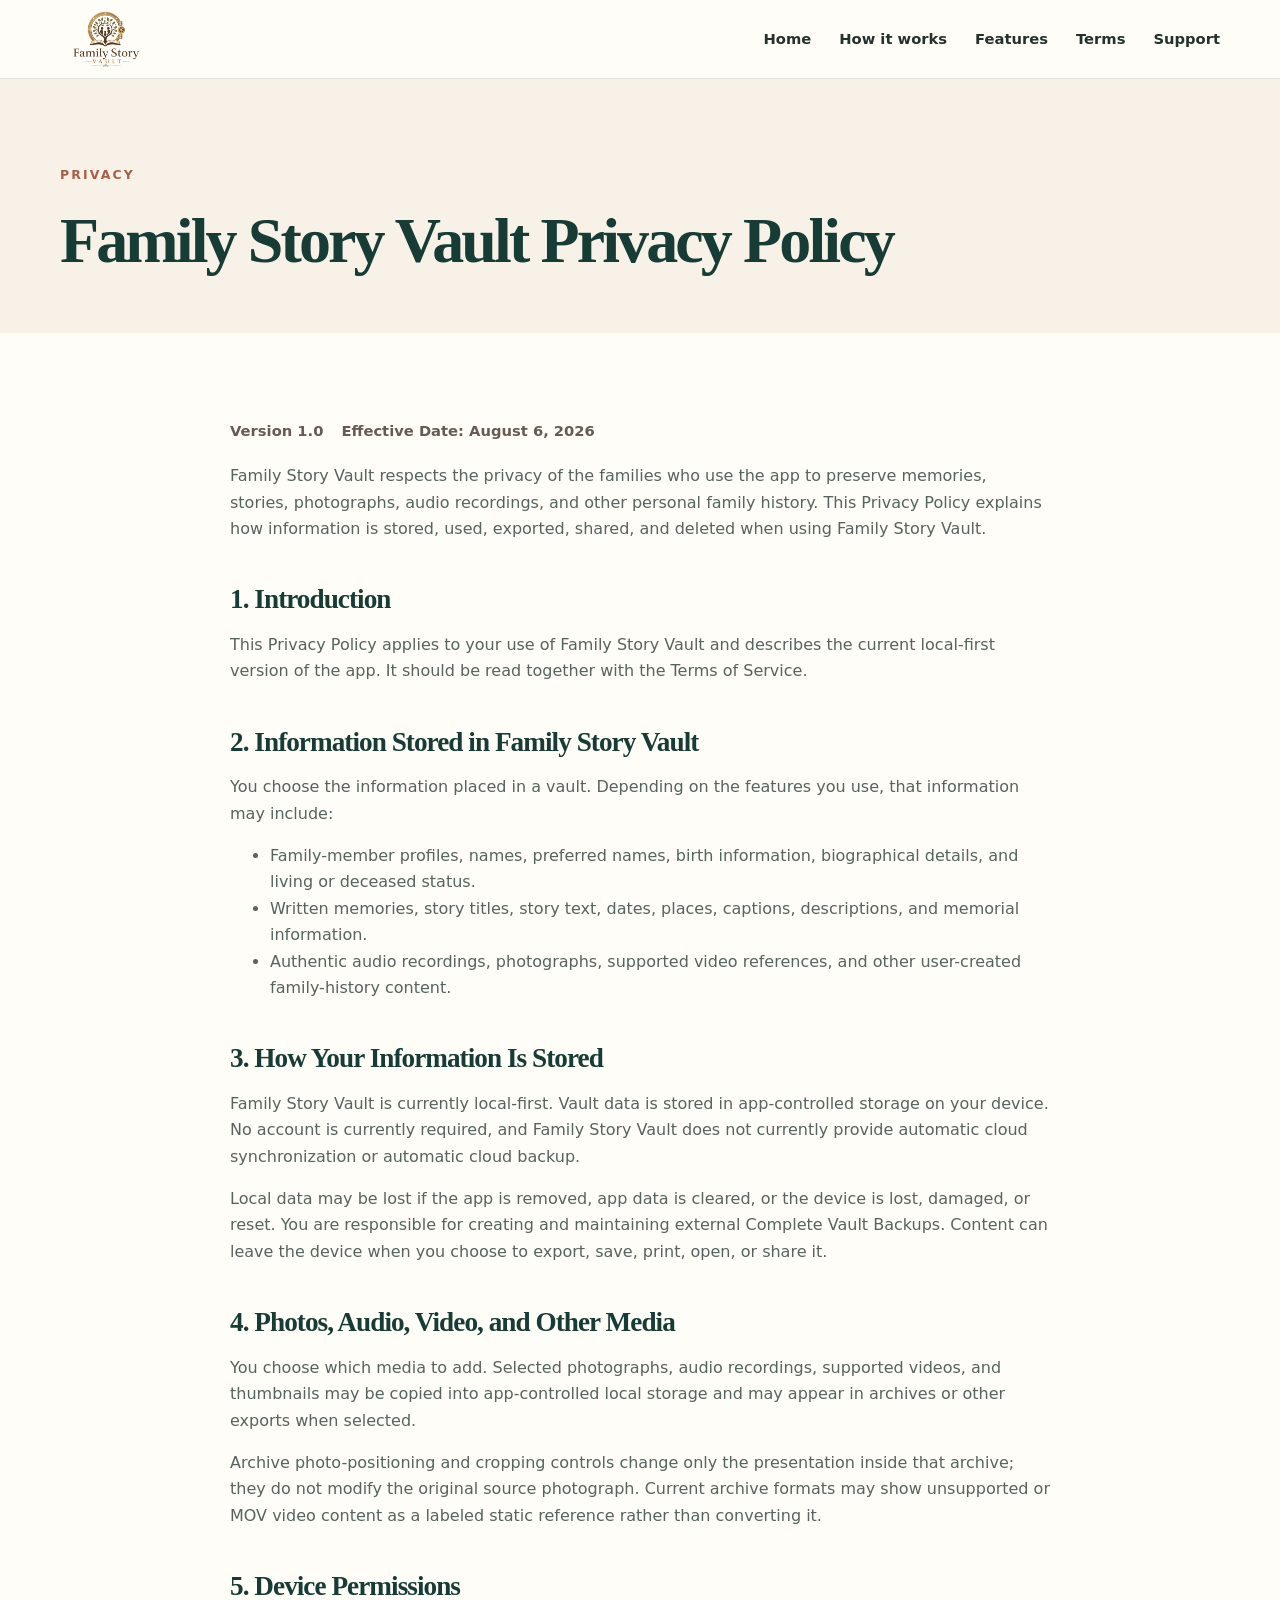
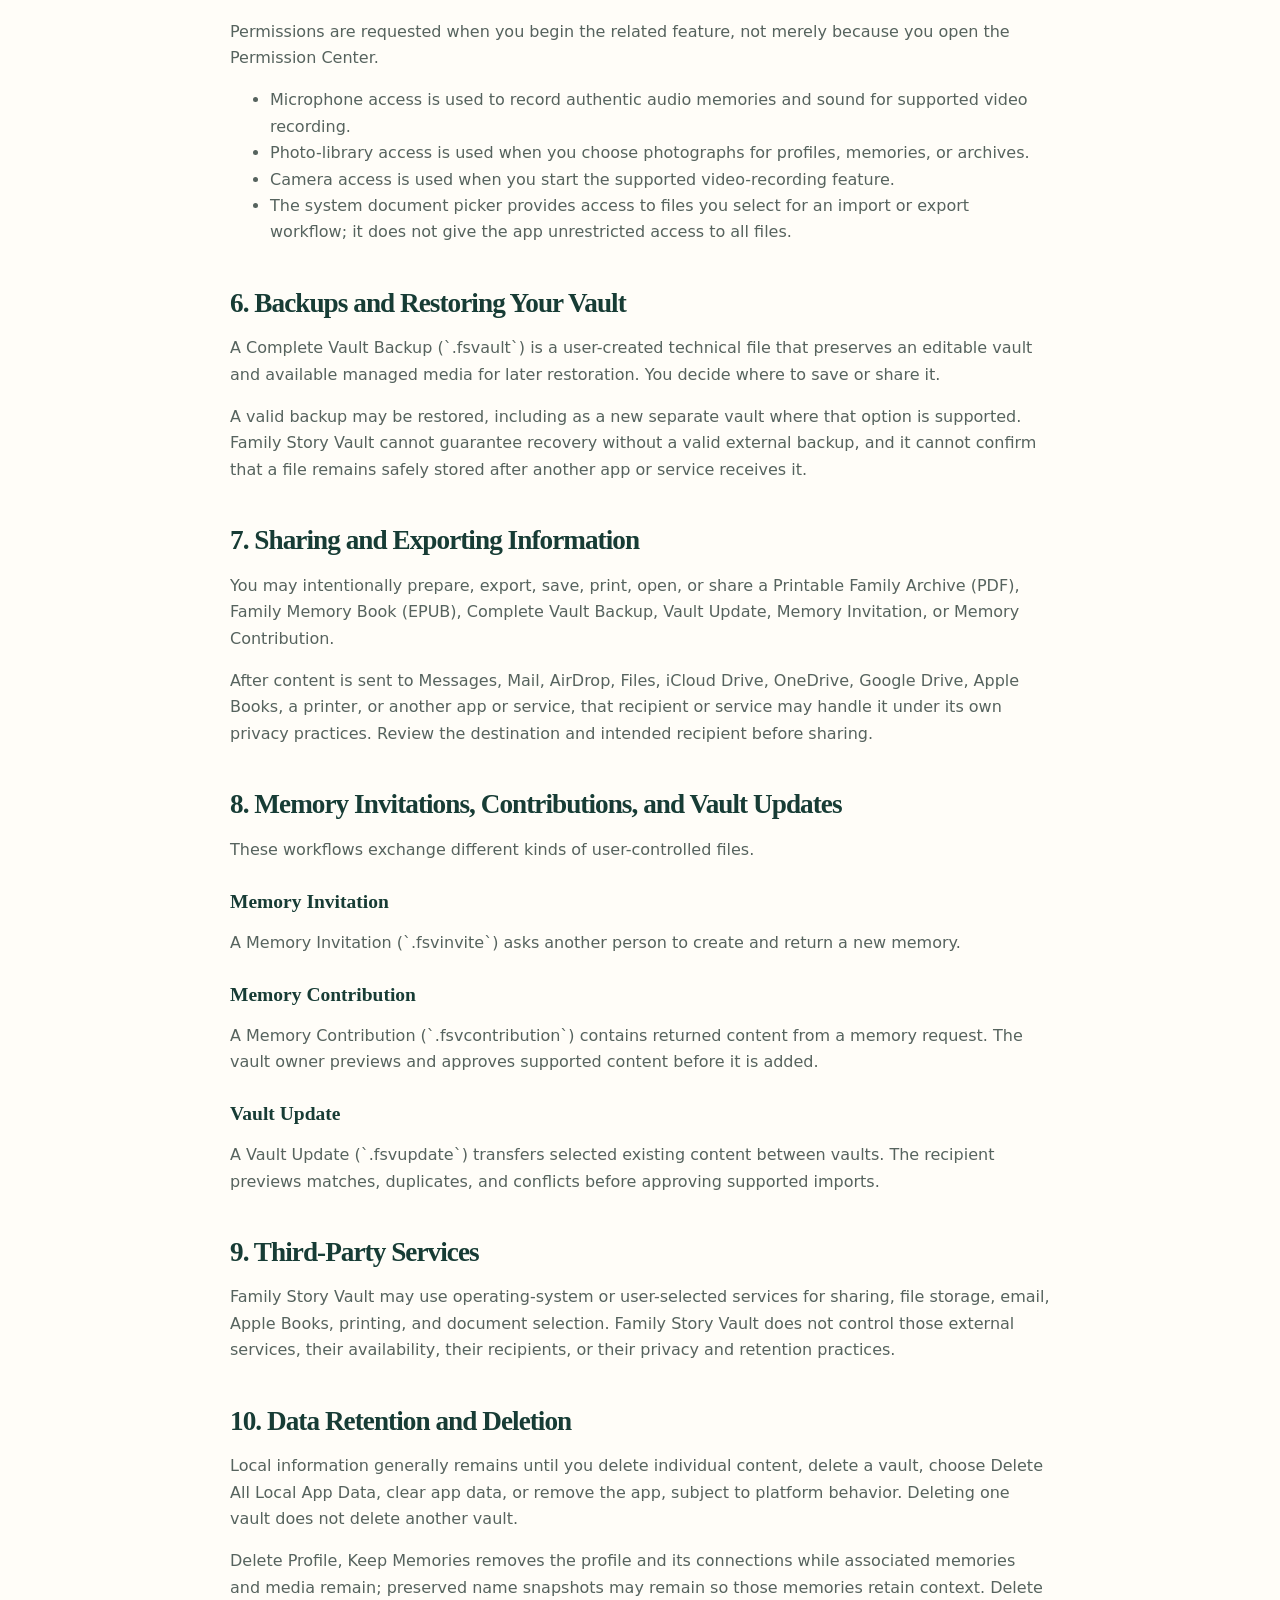
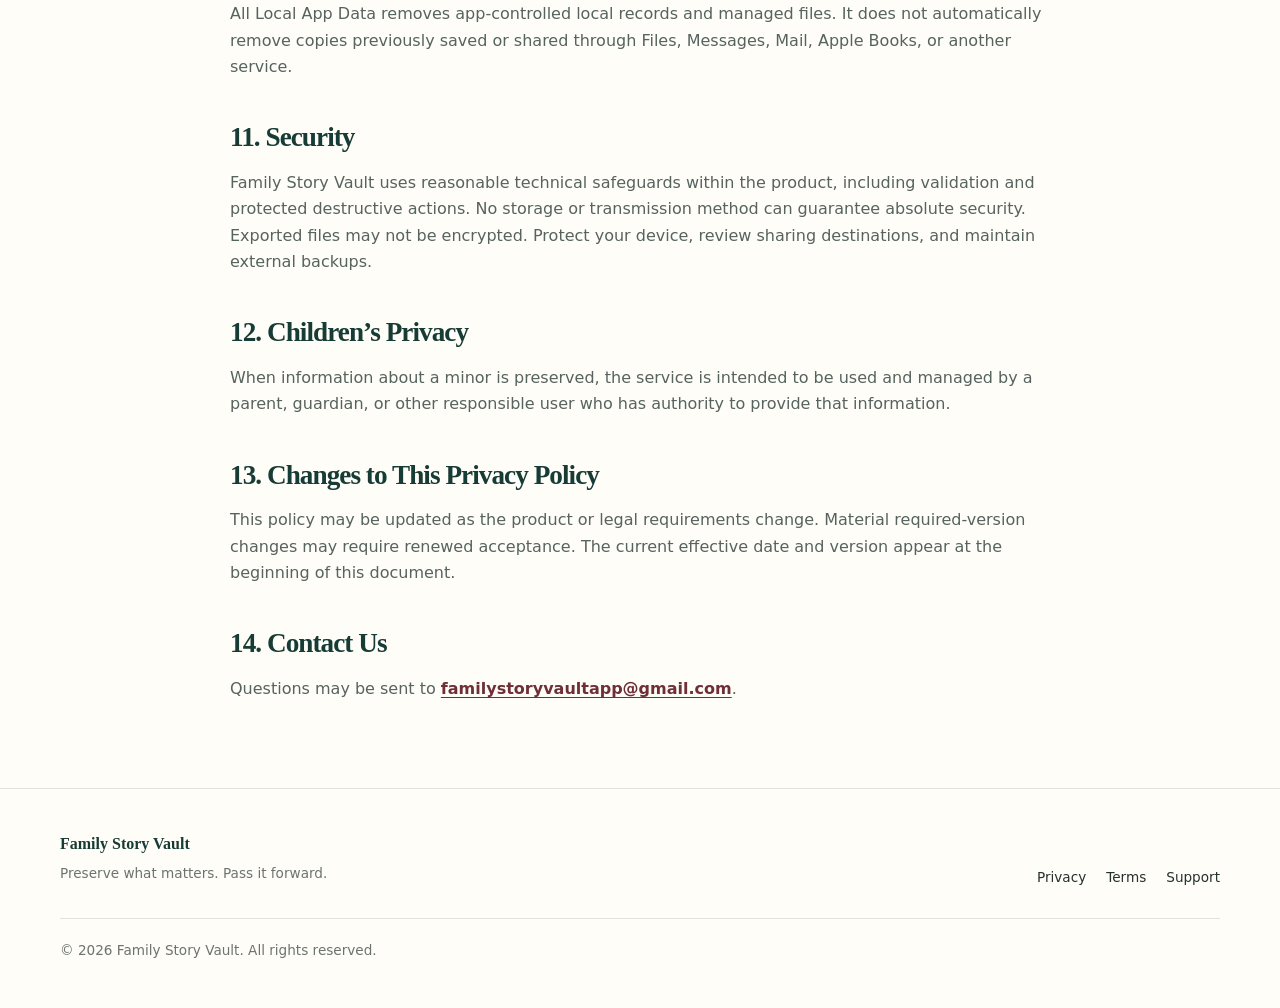
==== commit 9759243c: "Update branding and legal website content" ====
--- a/privacy.html
+++ b/privacy.html
@@ -2,7 +2,7 @@
 <html lang="en">
 <head><meta charset="utf-8"><meta name="viewport" content="width=device-width,initial-scale=1"><meta name="description" content="Family Story Vault Privacy Policy."><title>Privacy Policy — Family Story Vault</title><link rel="stylesheet" href="styles.css"></head>
 <body>
-<header class="site-header"><div class="shell nav-wrap"><a class="brand" href="index.html"><span class="brand-mark" aria-hidden="true">◉</span><span class="brand-text">Family Story Vault</span></a><button class="menu-button" aria-expanded="false" aria-controls="site-nav">Menu</button><nav id="site-nav" class="site-nav" aria-label="Primary navigation"><a href="index.html">Home</a><a href="index.html#how">How it works</a><a href="index.html#features">Features</a><a href="terms.html">Terms</a><a href="support.html">Support</a></nav></div></header>
+<header class="site-header"><div class="shell nav-wrap"><a class="brand" href="index.html"><img class="brand-logo" src="assets/family-story-vault-logo.png" alt="Family Story Vault"></a><button class="menu-button" aria-expanded="false" aria-controls="site-nav">Menu</button><nav id="site-nav" class="site-nav" aria-label="Primary navigation"><a href="index.html">Home</a><a href="index.html#how">How it works</a><a href="index.html#features">Features</a><a href="terms.html">Terms</a><a href="support.html">Support</a></nav></div></header>
 <section class="page-hero"><div class="shell"><p class="eyebrow">Privacy</p><h1>Family Story Vault Privacy Policy</h1></div></section>
 <main class="content-page"><article class="shell prose"><div class="document-meta"><strong>Version 1.0</strong><strong>Effective Date: August 6, 2026</strong></div>
 <p>Family Story Vault respects the privacy of the families who use the app to preserve memories, stories, photographs, audio recordings, and other personal family history. This Privacy Policy explains how information is stored, used, exported, shared, and deleted when using Family Story Vault.</p>
@@ -17,7 +17,7 @@
 <h2>9. Third-Party Services</h2><p>Family Story Vault may use operating-system or user-selected services for sharing, file storage, email, Apple Books, printing, and document selection. Family Story Vault does not control those external services, their availability, their recipients, or their privacy and retention practices.</p>
 <h2>10. Data Retention and Deletion</h2><p>Local information generally remains until you delete individual content, delete a vault, choose Delete All Local App Data, clear app data, or remove the app, subject to platform behavior. Deleting one vault does not delete another vault.</p><p>Delete Profile, Keep Memories removes the profile and its connections while associated memories and media remain; preserved name snapshots may remain so those memories retain context. Delete All Local App Data removes app-controlled local records and managed files. It does not automatically remove copies previously saved or shared through Files, Messages, Mail, Apple Books, or another service.</p>
 <h2>11. Security</h2><p>Family Story Vault uses reasonable technical safeguards within the product, including validation and protected destructive actions. No storage or transmission method can guarantee absolute security. Exported files may not be encrypted. Protect your device, review sharing destinations, and maintain external backups.</p>
-<h2>12. Children’s Privacy</h2><p>When information about a minor is preserved, the service is intended to be used and managed by a parent, guardian, or other responsible user who has authority to provide that information. Age-specific obligations, including any requirements under children’s privacy laws, require professional legal review before public distribution.</p>
+<h2>12. Children’s Privacy</h2><p>When information about a minor is preserved, the service is intended to be used and managed by a parent, guardian, or other responsible user who has authority to provide that information.</p>
 <h2>13. Changes to This Privacy Policy</h2><p>This policy may be updated as the product or legal requirements change. Material required-version changes may require renewed acceptance. The current effective date and version appear at the beginning of this document.</p>
 <h2>14. Contact Us</h2><p>Questions may be sent to <a class="support-email" href="mailto:familystoryvaultapp@gmail.com">familystoryvaultapp@gmail.com</a>.</p>
 </article></main>
--- a/styles.css
+++ b/styles.css
@@ -6,6 +6,9 @@
 @media(max-width:900px){.hero-grid,.privacy-grid,.keepsake-grid{grid-template-columns:1fr}.hero-grid{padding-top:52px}.app-stage{min-height:610px}.steps-grid{grid-template-columns:repeat(2,1fr)}.feature-grid{grid-template-columns:repeat(2,1fr)}.feature-intro{grid-template-columns:1fr;gap:16px}.privacy-grid{gap:30px}.privacy-visual{order:2}.keepsake-grid{gap:40px}.footer-grid{grid-template-columns:1fr}.footer-links{justify-self:start}}@media(max-width:680px){.shell{width:min(100% - 28px,1160px)}.site-nav{display:none;position:absolute;left:14px;right:14px;top:70px;background:#fffdf8;border:1px solid var(--line);border-radius:14px;padding:14px;flex-direction:column;align-items:stretch;box-shadow:var(--shadow)}.site-nav.open{display:flex}.menu-button{display:block}.hero-grid{min-height:auto;padding-bottom:60px}.hero-lede{font-size:1.04rem}.app-stage{min-height:520px;transform:scale(.88);margin:-25px -20px}.memory-card-a{left:-30px}.memory-card-b{right:-30px}.section{padding:78px 0}.steps-grid,.feature-grid{grid-template-columns:1fr}.feature-card{min-height:auto}.privacy-visual{min-height:380px}.vault-rings{width:250px;height:250px}.book-page{padding:20px;min-height:310px}.book-photo{height:130px}.cta-card{padding:52px 20px}.brand-text{font-size:.88rem}}
 @media(prefers-reduced-motion:reduce){html{scroll-behavior:auto}.reveal{opacity:1;transform:none;transition:none}}
 
+.nav-wrap{gap:20px}.brand{min-width:0}.brand-logo{display:block;width:auto;height:68px;max-width:170px;object-fit:contain;flex:0 0 auto}
+@media(max-width:680px){.brand-logo{height:58px;max-width:145px}}
+
 /* Family Story Vault app preview and public information pages */
 .phone-screen{background:#f7f1e7;min-height:560px;padding:18px 16px 64px;position:relative;overflow:hidden}.app-header-row{display:flex;justify-content:space-between;align-items:flex-start}.app-overline{display:block;font-size:.48rem;letter-spacing:.13em;color:#9a7338;font-weight:800}.app-header-row h3{font-size:1.48rem;color:#6e2f36;margin-top:3px}.search-chip{width:30px;height:30px;border:1px solid #d7c9b8;border-radius:9px;display:grid;place-items:center;color:#6e2f36;background:#fffdf8;font-size:1.1rem}.screen-kicker{font-size:.5rem;letter-spacing:.17em;color:#9a7338;font-weight:800;margin:19px 0 4px}.app-welcome{font-family:Georgia,"Times New Roman",serif;color:#302923;font-size:.82rem;line-height:1.45;margin:0 0 13px}.app-question-card{background:#6e2f36;color:white;border-radius:16px;padding:14px;box-shadow:0 10px 22px rgba(110,47,54,.16)}.app-question-card strong{display:block;font-family:Georgia,"Times New Roman",serif;font-size:.88rem;line-height:1.35;margin:8px 0 11px}.question-label{font-size:.43rem;letter-spacing:.09em;color:#f1d9b3;font-weight:800}.app-outline-button{display:inline-block;border:1px solid rgba(255,255,255,.6);border-radius:8px;padding:6px 8px;font-size:.56rem;font-weight:700}.app-actions{display:grid;grid-template-columns:1fr 1fr;gap:8px;margin:10px 0}.app-actions span{background:#fffdf8;border:1px solid #d7c9b8;border-radius:10px;padding:9px 5px;text-align:center;color:#6e2f36;font-size:.61rem;font-weight:800}.story-icon{width:38px;height:38px;border-radius:11px;color:#6e2f36;flex:0 0 auto}.screen-row{margin:14px 2px 7px;font-size:.65rem;color:#302923}.screen-row span{color:#6e2f36;font-weight:700}.app-memory-row{display:flex;align-items:center;gap:9px;background:#fffdf8;border:1px solid #d7c9b8;border-radius:12px;padding:9px}.app-memory-row strong,.app-memory-row small{display:block}.app-memory-row strong{font-family:Georgia,"Times New Roman",serif;color:#302923;font-size:.72rem}.app-memory-row small{color:#665b52;font-size:.52rem;margin-top:2px}.app-tabs{position:absolute;left:0;right:0;bottom:0;height:54px;background:#fffdf8;border-top:1px solid #e8ded1;display:grid;grid-template-columns:repeat(5,1fr);padding:5px 7px 7px}.app-tabs span{display:flex;flex-direction:column;align-items:center;justify-content:center;color:#665b52;font-size:.43rem;line-height:1.1;gap:2px}.app-tabs b{font-size:.82rem;font-weight:400}.app-tabs .active{color:#6e2f36;font-weight:800}.document-meta{display:flex;gap:18px;flex-wrap:wrap;padding:16px 0 4px;color:#665b52;font-size:.92rem}.support-card{padding:24px;background:#f7f1e7;border:1px solid #d7c9b8;border-radius:16px;margin:24px 0}.support-email{color:#6e2f36;font-weight:800;text-decoration:underline;text-underline-offset:3px}
 @media(max-width:680px){body{overflow-x:hidden}.content-page{padding:52px 0}.page-hero{padding:62px 0 40px}.footer-links{flex-wrap:wrap}.memory-card-a{left:0}.memory-card-b{right:0}}
